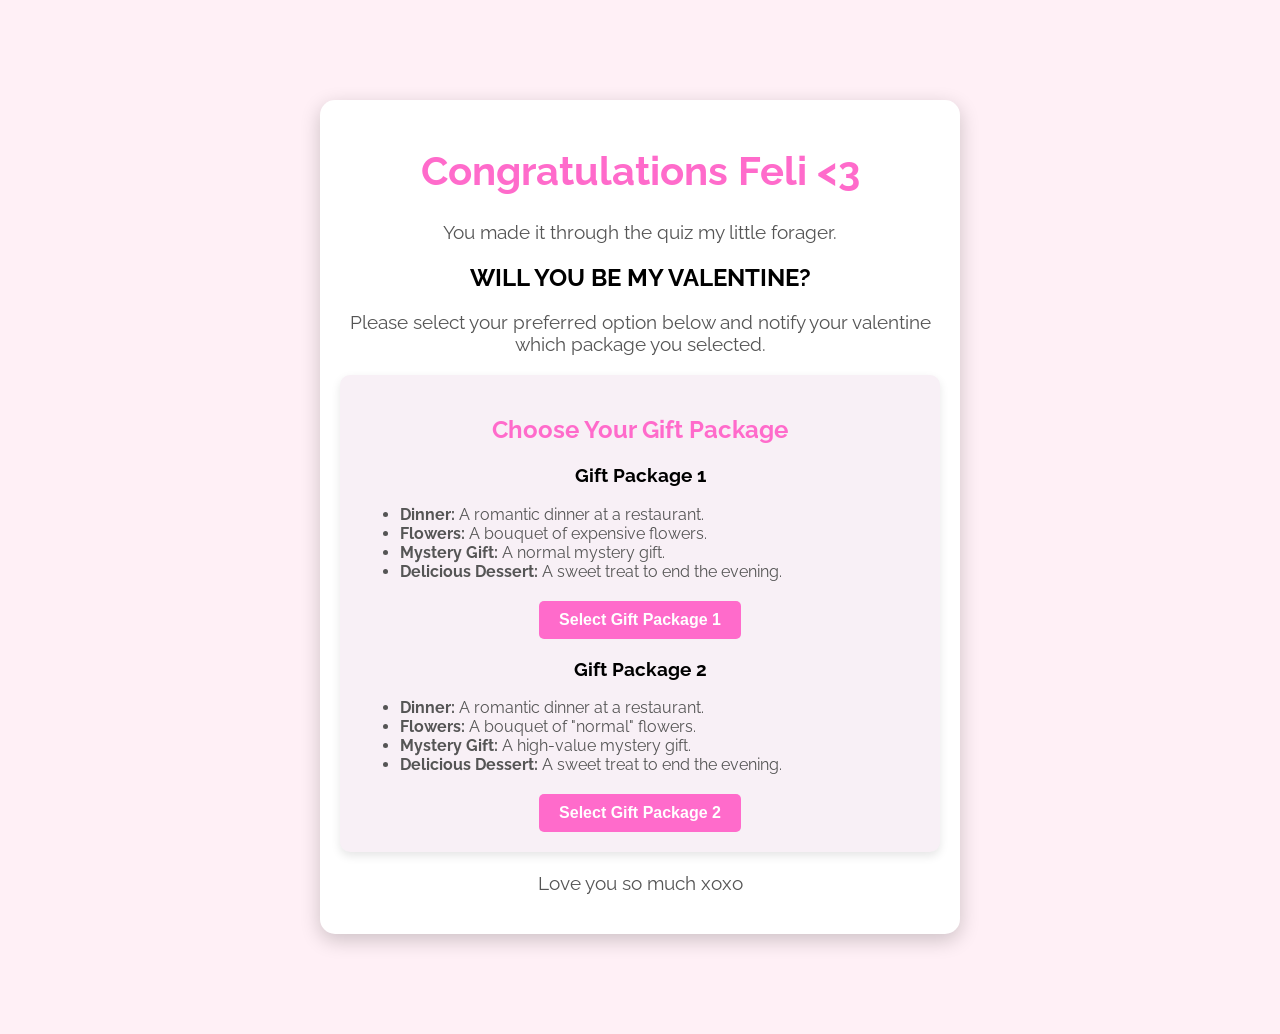
==== success.html @ 5eb4388d "Add files via upload" ====
<!DOCTYPE html>
<html lang="en">
<head>
  <meta charset="UTF-8">
  <meta name="viewport" content="width=device-width, initial-scale=1.0">
  <title>Be My Valentine</title>
  <link rel="stylesheet" href="style.css">
</head>
<body>
  <div class="container">
    <h1>Congratulations Feli <3</h1>
    <p>You made it through the quiz my little forager.</p>

    <h2>WILL YOU BE MY VALENTINE?</h2>

    <p>Please select your preferred option below and notify your valentine which package you selected.</p>
    
    <div class="package">
      <h2>Choose Your Gift Package</h2>
      <div class="package-option">
        <h3>Gift Package 1</h3>
        <ul>
          <li><strong>Dinner:</strong> A romantic dinner at a restaurant.</li>
          <li><strong>Flowers:</strong> A bouquet of expensive flowers.</li>
          <li><strong>Mystery Gift:</strong> A normal mystery gift.</li>
          <li><strong>Delicious Dessert:</strong> A sweet treat to end the evening.</li>
        </ul>
        <button id="package-1">Select Gift Package 1</button>
      </div>

      <div class="package-option">
        <h3>Gift Package 2</h3>
        <ul>
          <li><strong>Dinner:</strong> A romantic dinner at a restaurant.</li>
          <li><strong>Flowers:</strong> A bouquet of "normal" flowers.</li>
          <li><strong>Mystery Gift:</strong> A high-value mystery gift.</li>
          <li><strong>Delicious Dessert:</strong> A sweet treat to end the evening.</li>
        </ul>
        <button id="package-2">Select Gift Package 2</button>
      </div>
    </div>

    <p>Love you so much xoxo</p>
  </div>

  <audio id="endMusic" autoplay loop>
    <source src="endmusic.mp3" type="audio/mpeg">
  </audio>
  
  <script src="success.js"></script>
</body>
</html>
---- style.css ----
@import url('https://fonts.googleapis.com/css2?family=Raleway:wght@400;700&display=swap');

body {
  font-family: 'Raleway', sans-serif;
  text-align: center;
  background-color: #fff0f6;
  margin: 0;
  padding: 0;
}

.container {
  max-width: 600px;
  margin: 100px auto;
  padding: 20px;
  background: #ffffff;
  border-radius: 15px;
  box-shadow: 0 6px 20px rgba(0, 0, 0, 0.2);
}

h1 {
  font-size: 2.5rem;
  color: #ff6bcb;
}

p {
  font-size: 1.2rem;
  color: #555;
}

#question-box {
  margin-top: 20px;
}

input {
  padding: 10px;
  width: 80%;
  margin-bottom: 10px;
  border: 1px solid #ccc;
  border-radius: 5px;
  font-size: 1rem;
}

button {
  padding: 10px 20px;
  font-size: 1rem;
  background-color: #ff6bcb;
  color: white;
  border: none;
  border-radius: 5px;
  cursor: pointer;
  font-weight: bold;
}

button:hover {
  background-color: #d94e9b;
}

#feedback {
  margin-top: 20px;
  font-size: 1rem;
  color: red;
}

#timer {
  margin-top: 20px;
  font-size: 1rem;
  color: #777;
}

#image-container {
  margin: 20px 0;
}

#image-container img {
  max-width: 100%;
  border-radius: 10px;
  box-shadow: 0 4px 10px rgba(0, 0, 0, 0.2);
}

.package {
  background-color: #f8f0f6;
  margin: 20px 0;
  padding: 20px;
  border-radius: 10px;
  box-shadow: 0 4px 10px rgba(0, 0, 0, 0.1);
}

.package h2 {
  color: #ff6bcb;
}

.package ul {
  text-align: left;
  color: #555;
  margin-bottom: 20px;
}

.package button {
  background-color: #ff6bcb;
}

.package button:hover {
  background-color: #d94e9b;
}
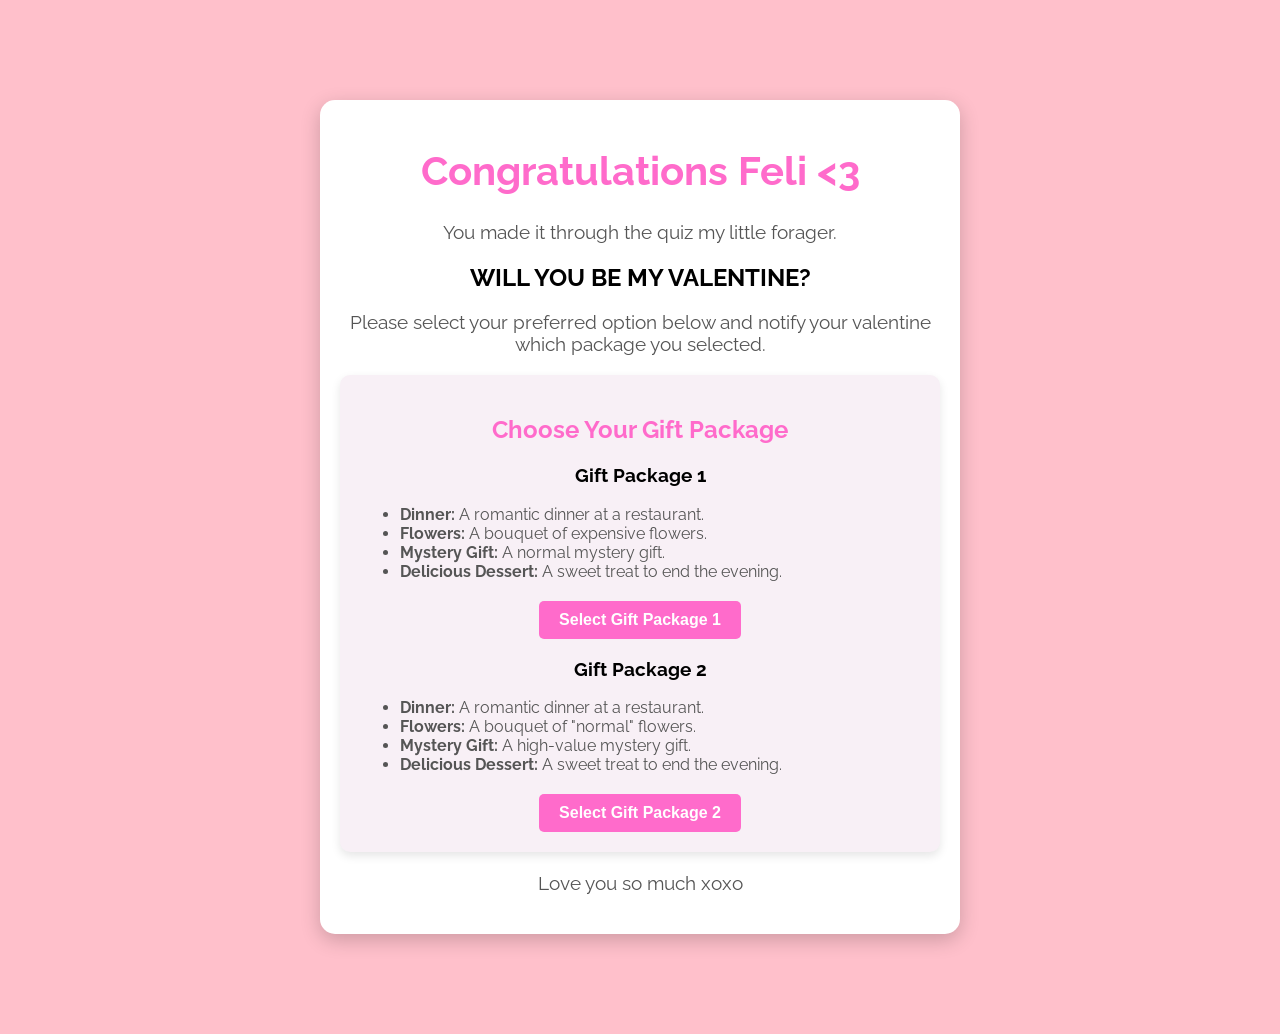
==== commit 1d579252: "Update success.html" ====
--- a/success.html
+++ b/success.html
@@ -25,7 +25,7 @@
           <li><strong>Mystery Gift:</strong> A normal mystery gift.</li>
           <li><strong>Delicious Dessert:</strong> A sweet treat to end the evening.</li>
         </ul>
-        <button id="package-1">Select Gift Package 1</button>
+        <button id="package-1" class="package-btn">Select Gift Package 1</button>
       </div>
 
       <div class="package-option">
@@ -36,9 +36,12 @@
           <li><strong>Mystery Gift:</strong> A high-value mystery gift.</li>
           <li><strong>Delicious Dessert:</strong> A sweet treat to end the evening.</li>
         </ul>
-        <button id="package-2">Select Gift Package 2</button>
+        <button id="package-2" class="package-btn">Select Gift Package 2</button>
       </div>
     </div>
+
+    <!-- Message Section -->
+    <div id="message-container" class="message"></div>
 
     <p>Love you so much xoxo</p>
   </div>
@@ -47,6 +50,27 @@
     <source src="endmusic.mp3" type="audio/mpeg">
   </audio>
   
-  <script src="success.js"></script>
+  <script>
+    // JavaScript for Package Selection
+    const messageContainer = document.getElementById("message-container");
+
+    document.getElementById("package-1").addEventListener("click", () => {
+      const message = "Selection (Package 1): Fancy flowers huh? Flower girl for real <3";
+      messageContainer.textContent = message;
+      localStorage.setItem("selectedPackage", message);
+    });
+
+    document.getElementById("package-2").addEventListener("click", () => {
+      const message = "Selection (Package 2): I can't use it but I am going to enjoy this gift just as much as you";
+      messageContainer.textContent = message;
+      localStorage.setItem("selectedPackage", message);
+    });
+
+    // Display saved message if it exists
+    const savedMessage = localStorage.getItem("selectedPackage");
+    if (savedMessage) {
+      messageContainer.textContent = savedMessage;
+    }
+  </script>
 </body>
 </html>
--- a/style.css
+++ b/style.css
@@ -6,6 +6,11 @@
   background-color: #fff0f6;
   margin: 0;
   padding: 0;
+  background-color: pink;
+  background-image: url('./hearts.png');
+  background-repeat: repeat-y; /* Repeat the image vertically */
+  background-size: 100% auto; /* Scale the image width to 100% of the screen */
+  background-position: top center; /* Ensure it aligns at the top */
 }
 
 .container {
